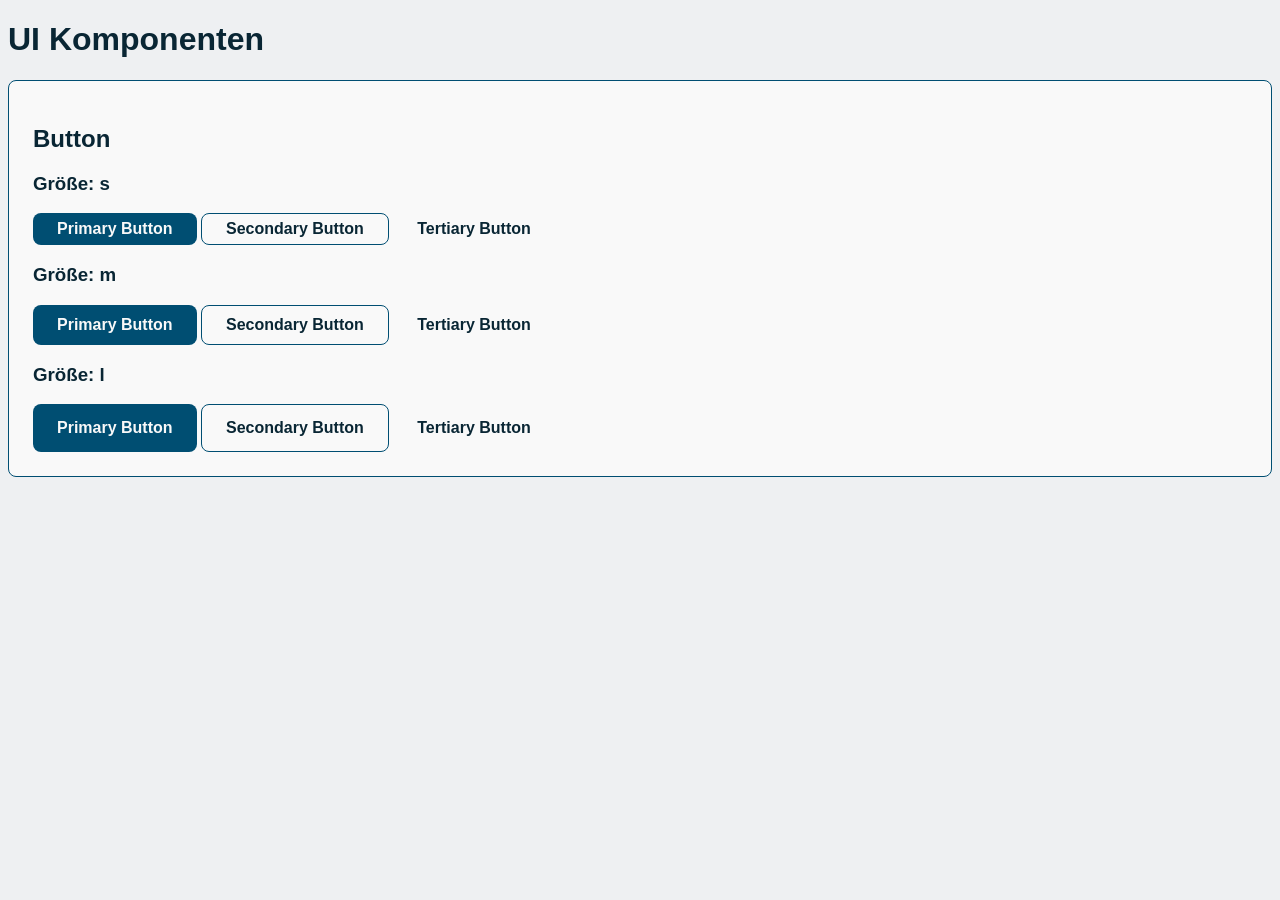
==== ui-components.html @ 58697442 "UI Komponenten Showcase Seite hinzufügen, Button Komponente stylen" ====
<!DOCTYPE html>
<html lang="de">
<head>
    <meta charset="UTF-8">
    <meta name="viewport" content="width=device-width, initial-scale=1.0">
    <title>Hello World</title>
    <link rel="stylesheet" href="styles/styles.css">
</head>
<body>
<h1>UI Komponenten</h1>
<section class="card">
    <h2>Button</h2>
    <h3>Größe: s</h3>
    <button class="button-primary button-s">Primary Button</button>
    <button class="button-secondary button-s">Secondary Button</button>
    <button class="button-tertiary button-s">Tertiary Button</button>
    <h3>Größe: m</h3>
    <button class="button-primary button-m">Primary Button</button>
    <button class="button-secondary button-m">Secondary Button</button>
    <button class="button-tertiary button-m">Tertiary Button</button>
    <h3>Größe: l</h3>
    <button class="button-primary button-l">Primary Button</button>
    <button class="button-secondary button-l">Secondary Button</button>
    <button class="button-tertiary button-l">Tertiary Button</button>
</section>
</body>
</html>
---- styles/styles.css ----
:root {
    --color-lightgrey: #EEF0F2;
    --color-offwhite: #F9F9F9;
    --color-navy-blue-primary: #092634;
    --color-navy-blue-10: #0926341A;
    --color-blue-primary: #004E72;
    --color-orange-primary: #FF6E42;

    --borderradius-default: 8px
}

body {
    background: var(--color-lightgrey);
    font-family: Arial, Helvetica, sans-serif;
}

h1, h2, h3, h4, h5, h6, p {
    color: var(--color-navy-blue-primary);
}

.card {
    background: var(--color-offwhite);
    border: 1px solid var(--color-blue-primary);
    border-radius: var(--borderradius-default);
    padding: 24px
}

button {
    box-sizing: border-box;
    font-size: 1rem;
    font-weight: bold;
    border-radius: var(--borderradius-default);
    border: none;
    cursor: pointer;
    padding: 0 24px;
}

.button-s {
    height: 32px;
}

.button-m {
    height: 40px;
}

.button-l {
    height: 48px;
}

.button-m {
    height: 40px;
}

.button-primary {
    background: var(--color-blue-primary);
    color: var(--color-offwhite);
}

.button-secondary {
    background: none;
    color: var(--color-navy-blue-primary);
    border: 1px solid var(--color-blue-primary);
}

.button-tertiary {
    background: none;
    color: var(--color-navy-blue-primary);
    border: none;
}

.button-secondary:hover, .button-tertiary:hover {
    background: var(--color-navy-blue-10);
}
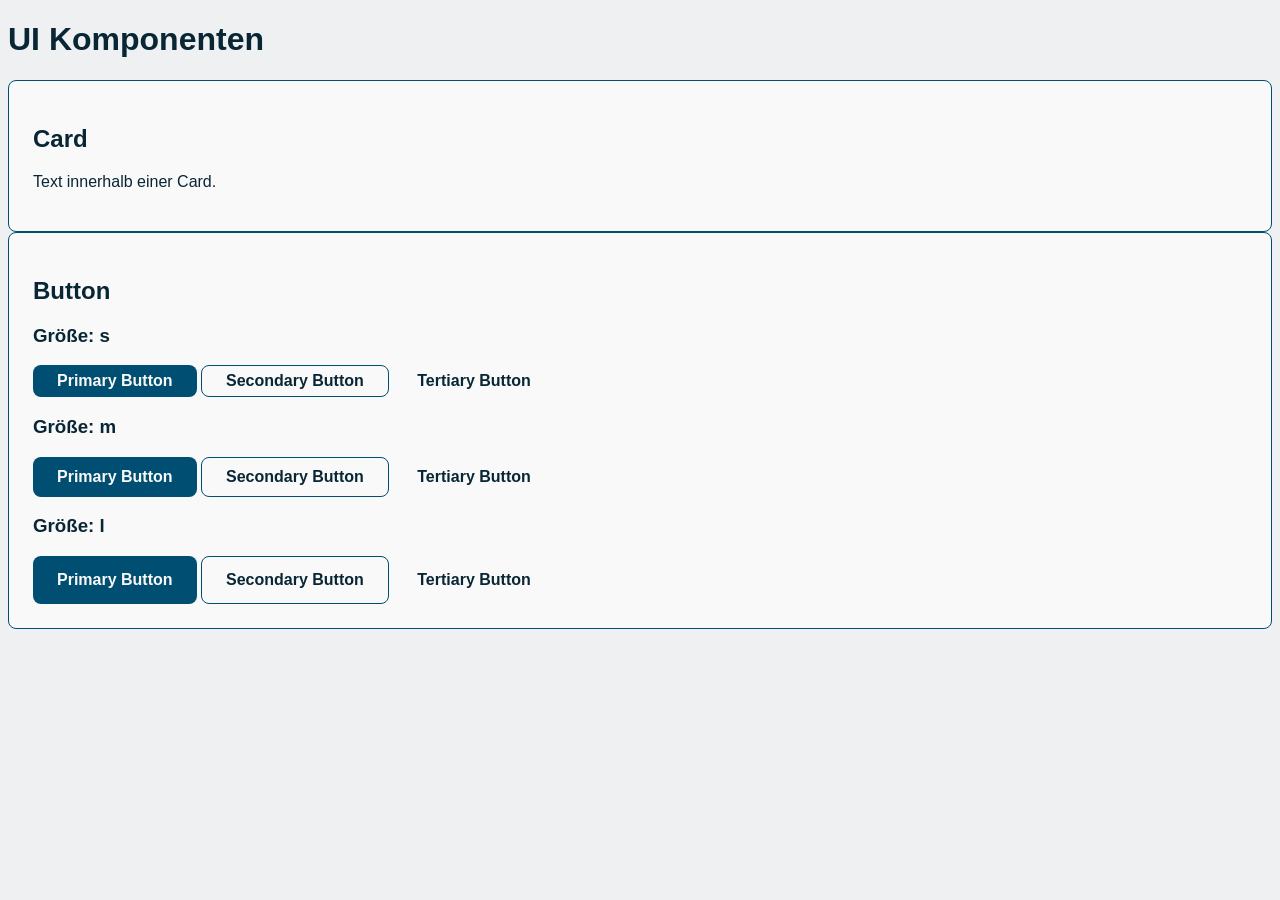
==== commit 7e5a1323: "Card Komponente zu Showcase hinzufügen" ====
--- a/ui-components.html
+++ b/ui-components.html
@@ -8,6 +8,10 @@
 </head>
 <body>
 <h1>UI Komponenten</h1>
+<section class="card">
+    <h2>Card</h2>
+    <p>Text innerhalb einer Card.</p>
+</section>
 <section class="card">
     <h2>Button</h2>
     <h3>Größe: s</h3>
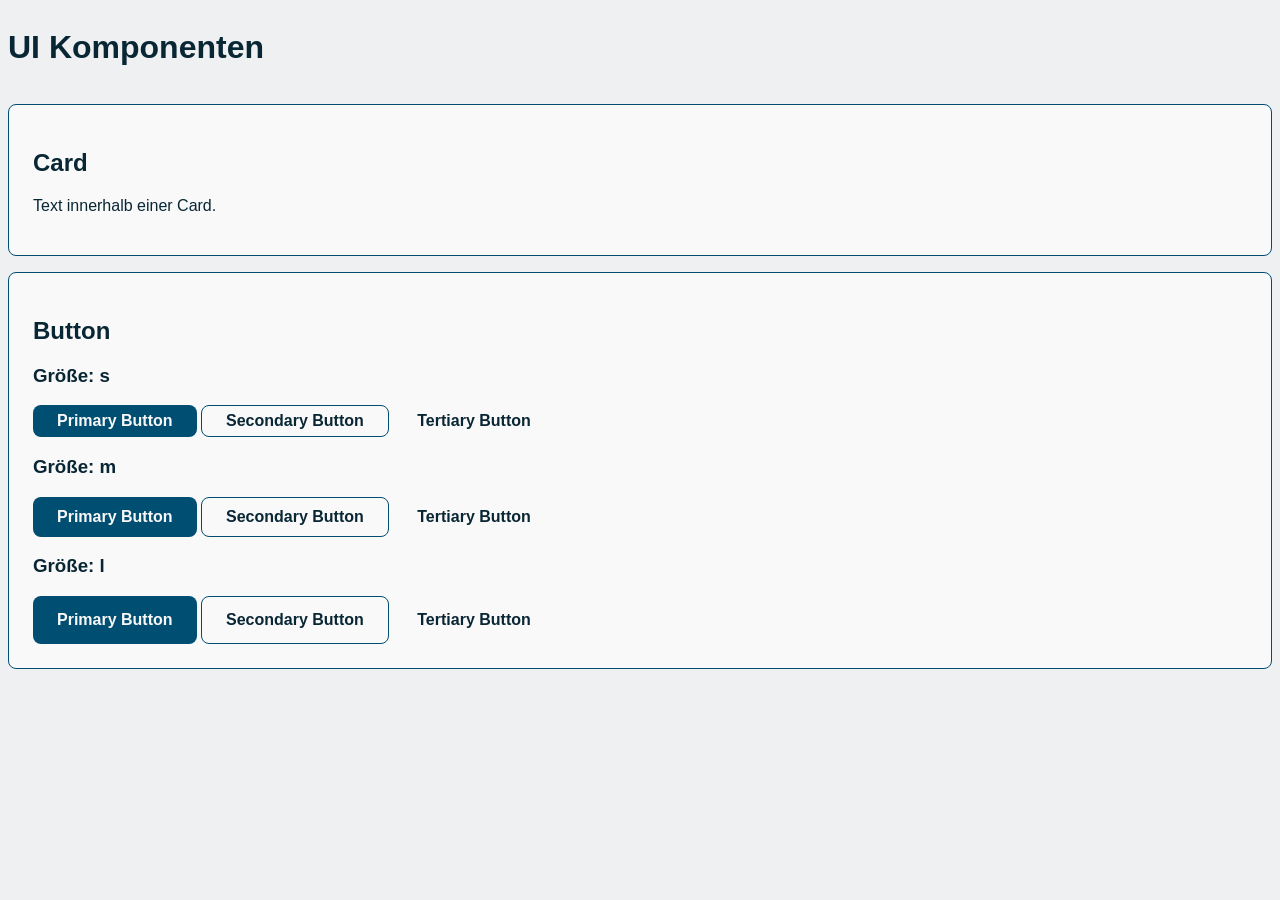
==== commit 83b84806: "Styling zu Komponenten Showcase" ====
--- a/ui-components.html
+++ b/ui-components.html
@@ -5,6 +5,7 @@
     <meta name="viewport" content="width=device-width, initial-scale=1.0">
     <title>Hello World</title>
     <link rel="stylesheet" href="styles/styles.css">
+    <link rel="stylesheet" href="styles/ui-components.css">
 </head>
 <body>
 <h1>UI Komponenten</h1>
--- a/styles/ui-components.css
+++ b/styles/ui-components.css
@@ -0,0 +1,5 @@
+body {
+    display: flex;
+    flex-direction: column;
+    gap: 16px;
+}
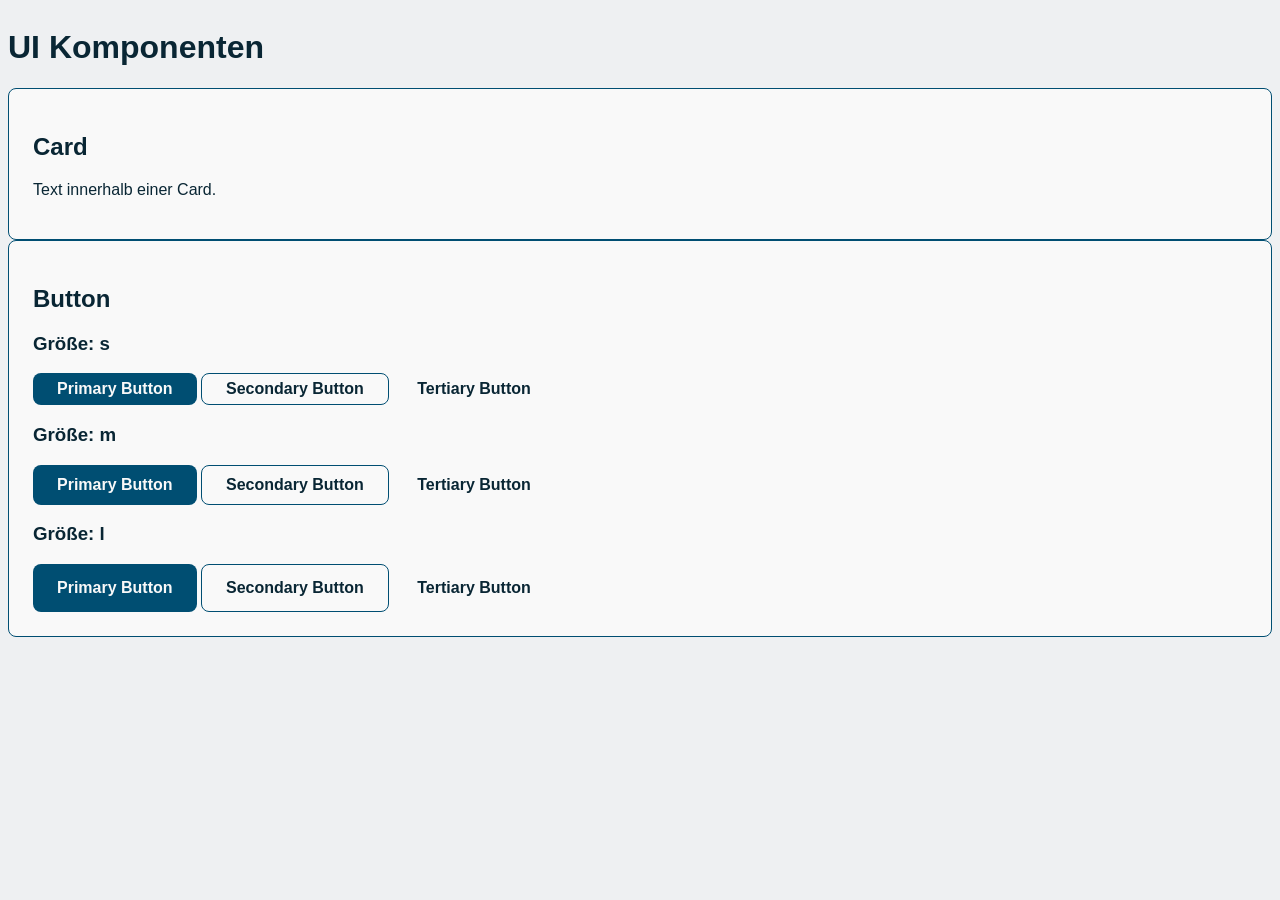
==== commit 84ada4d5: "Semantik zu Seiten hinzufügen" ====
--- a/ui-components.html
+++ b/ui-components.html
@@ -8,25 +8,27 @@
     <link rel="stylesheet" href="styles/ui-components.css">
 </head>
 <body>
-<h1>UI Komponenten</h1>
-<section class="card">
-    <h2>Card</h2>
-    <p>Text innerhalb einer Card.</p>
-</section>
-<section class="card">
-    <h2>Button</h2>
-    <h3>Größe: s</h3>
-    <button class="button-primary button-s">Primary Button</button>
-    <button class="button-secondary button-s">Secondary Button</button>
-    <button class="button-tertiary button-s">Tertiary Button</button>
-    <h3>Größe: m</h3>
-    <button class="button-primary button-m">Primary Button</button>
-    <button class="button-secondary button-m">Secondary Button</button>
-    <button class="button-tertiary button-m">Tertiary Button</button>
-    <h3>Größe: l</h3>
-    <button class="button-primary button-l">Primary Button</button>
-    <button class="button-secondary button-l">Secondary Button</button>
-    <button class="button-tertiary button-l">Tertiary Button</button>
-</section>
+<main>
+    <h1>UI Komponenten</h1>
+    <section class="card">
+        <h2>Card</h2>
+        <p>Text innerhalb einer Card.</p>
+    </section>
+    <section class="card">
+        <h2>Button</h2>
+        <h3>Größe: s</h3>
+        <button class="button-primary button-s">Primary Button</button>
+        <button class="button-secondary button-s">Secondary Button</button>
+        <button class="button-tertiary button-s">Tertiary Button</button>
+        <h3>Größe: m</h3>
+        <button class="button-primary button-m">Primary Button</button>
+        <button class="button-secondary button-m">Secondary Button</button>
+        <button class="button-tertiary button-m">Tertiary Button</button>
+        <h3>Größe: l</h3>
+        <button class="button-primary button-l">Primary Button</button>
+        <button class="button-secondary button-l">Secondary Button</button>
+        <button class="button-tertiary button-l">Tertiary Button</button>
+    </section>
+</main>
 </body>
 </html>
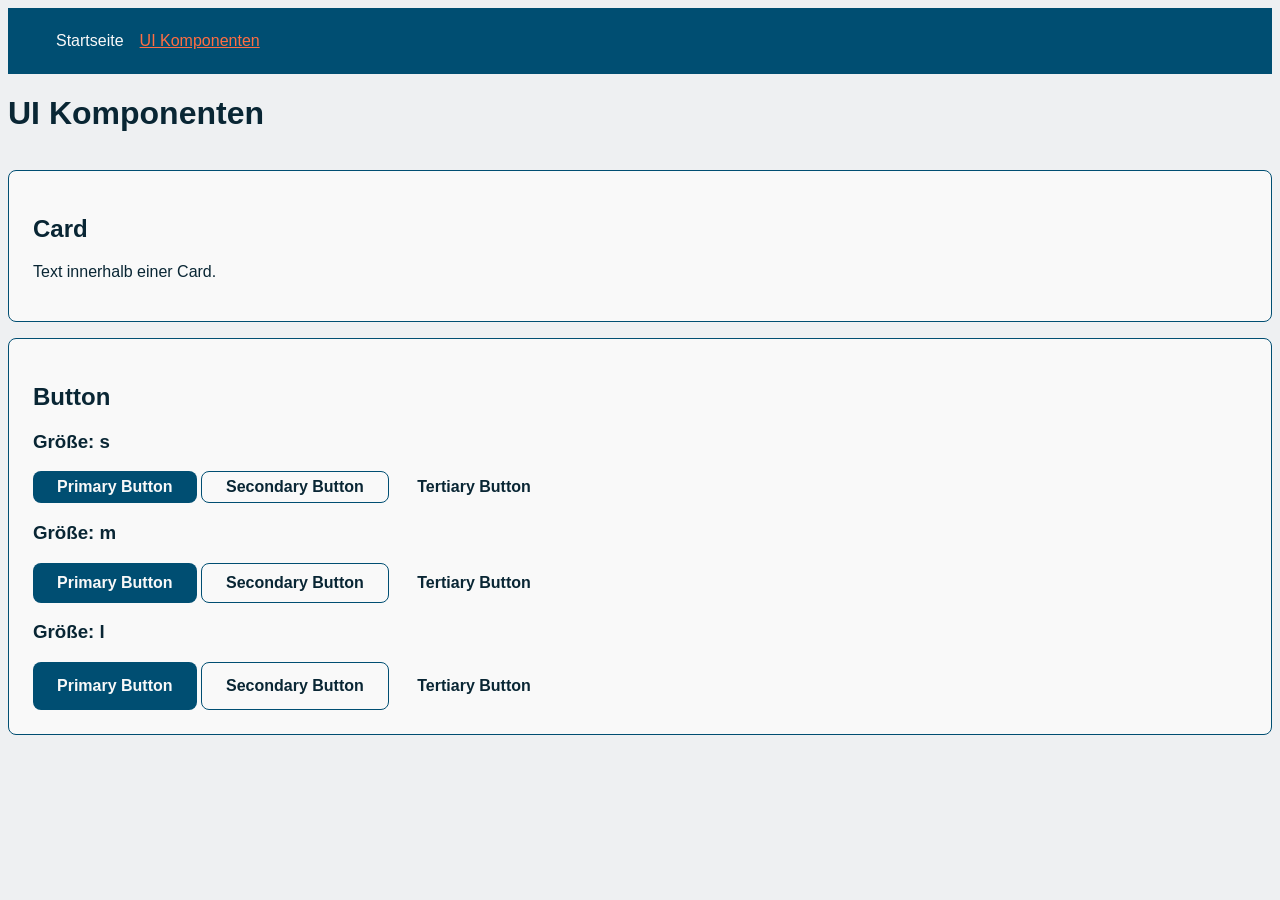
==== commit edec1ae3: "hinzufügen einer Top Navigation + Styling der Komponente" ====
--- a/ui-components.html
+++ b/ui-components.html
@@ -8,6 +8,14 @@
     <link rel="stylesheet" href="styles/ui-components.css">
 </head>
 <body>
+<header>
+    <nav>
+        <ul>
+            <li><a href="index.html">Startseite</a></li>
+            <li><a class="active" href="ui-components.html">UI Komponenten</a></li>
+        </ul>
+    </nav>
+</header>
 <main>
     <h1>UI Komponenten</h1>
     <section class="card">
--- a/styles/styles.css
+++ b/styles/styles.css
@@ -23,6 +23,31 @@
     border: 1px solid var(--color-blue-primary);
     border-radius: var(--borderradius-default);
     padding: 24px
+}
+
+nav {
+    background: var(--color-blue-primary);
+    padding: 8px;
+}
+
+nav ul {
+    display: flex;
+    gap: 16px;
+}
+
+nav ul li {
+    color: var(--color-offwhite);
+    list-style: none;
+}
+
+nav ul li a {
+    text-decoration: none;
+    color: var(--color-offwhite);
+}
+
+nav ul .active {
+    color: var(--color-orange-primary);
+    text-decoration: underline;
 }
 
 button {
--- a/styles/ui-components.css
+++ b/styles/ui-components.css
@@ -1,4 +1,4 @@
-body {
+main {
     display: flex;
     flex-direction: column;
     gap: 16px;
